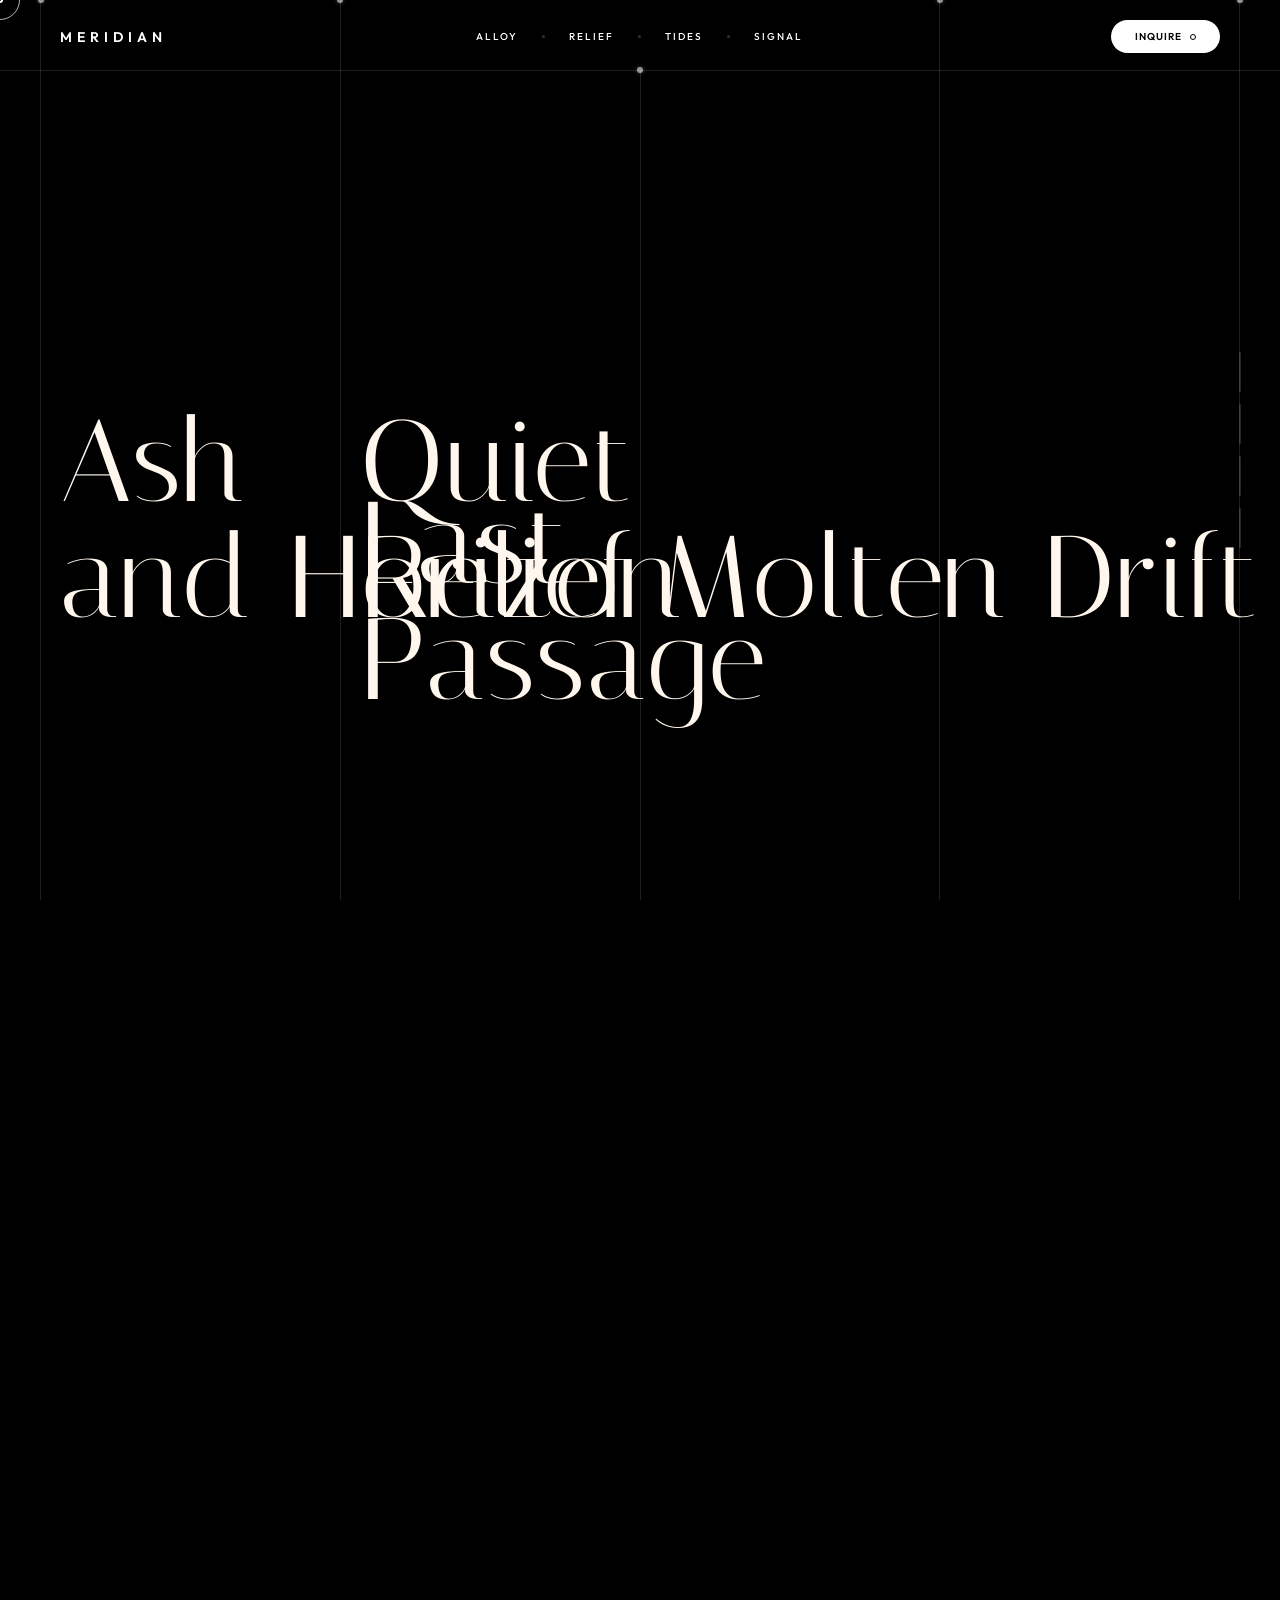
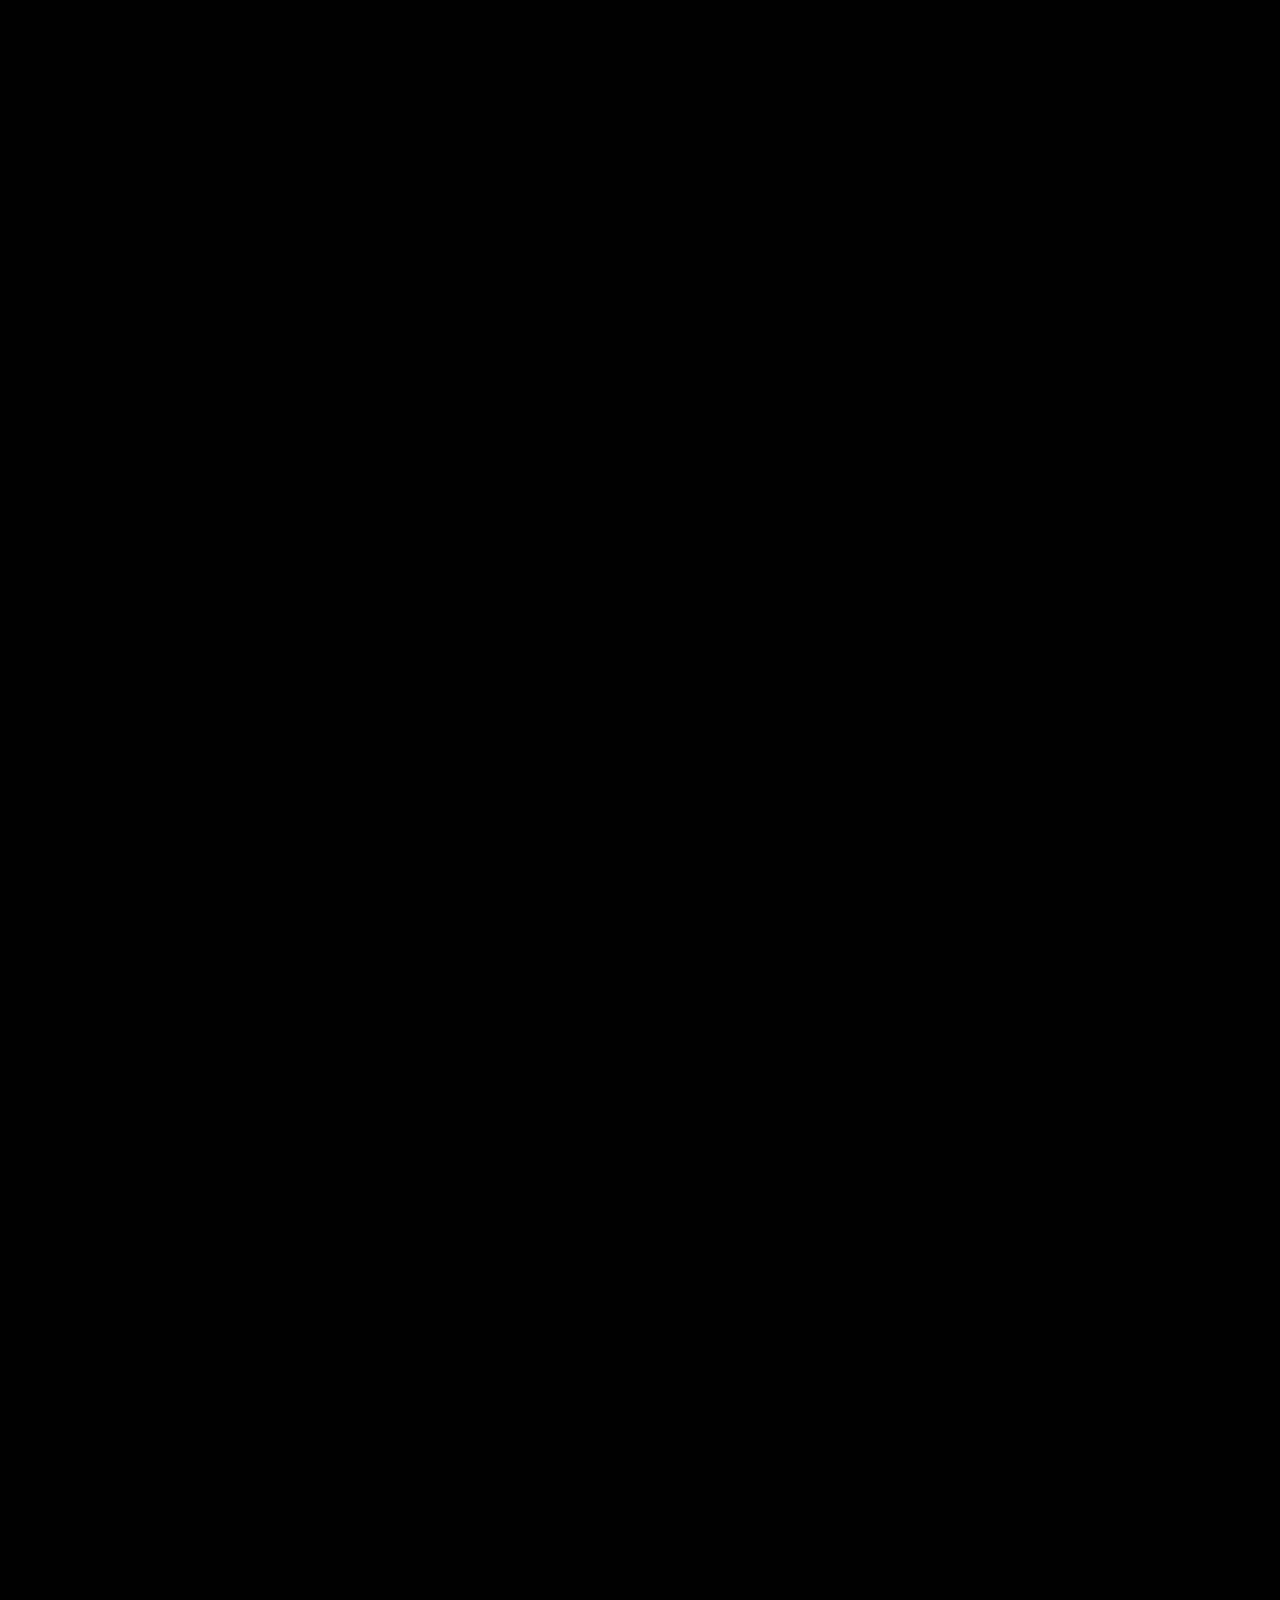
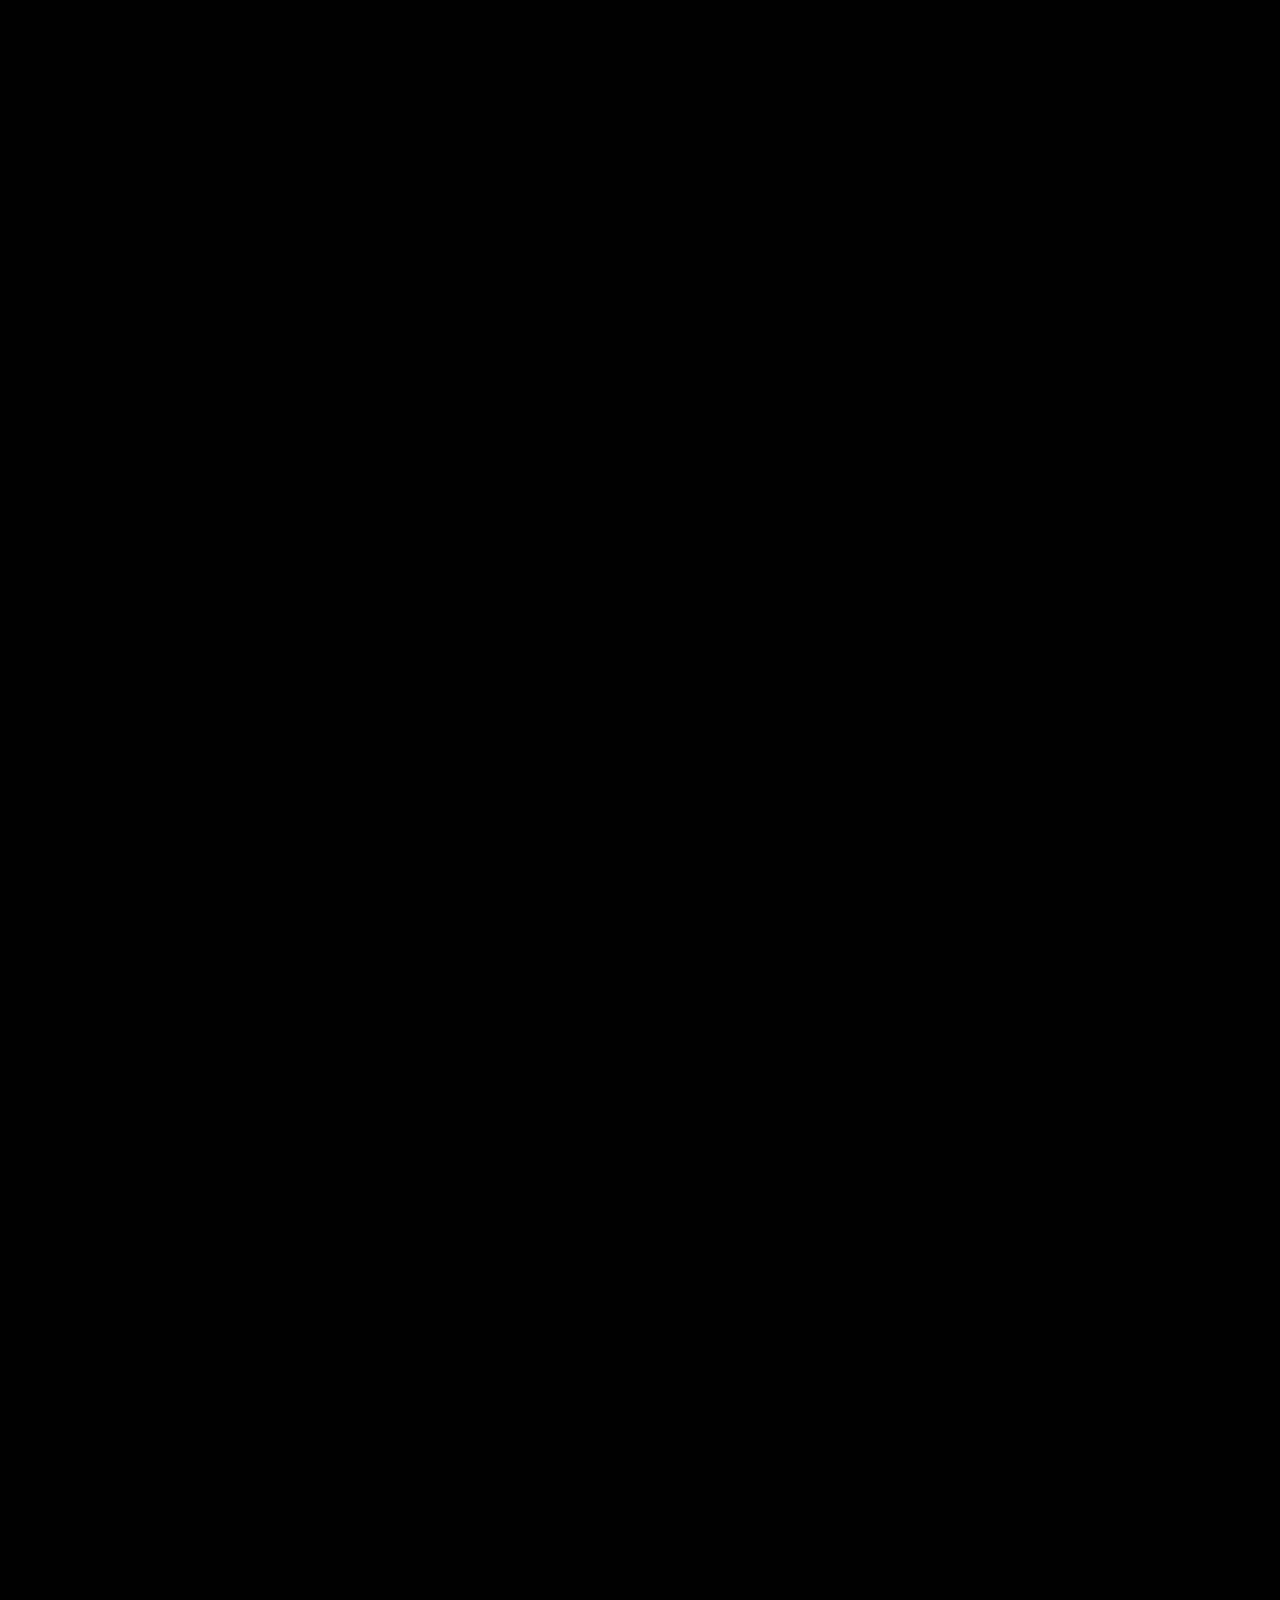
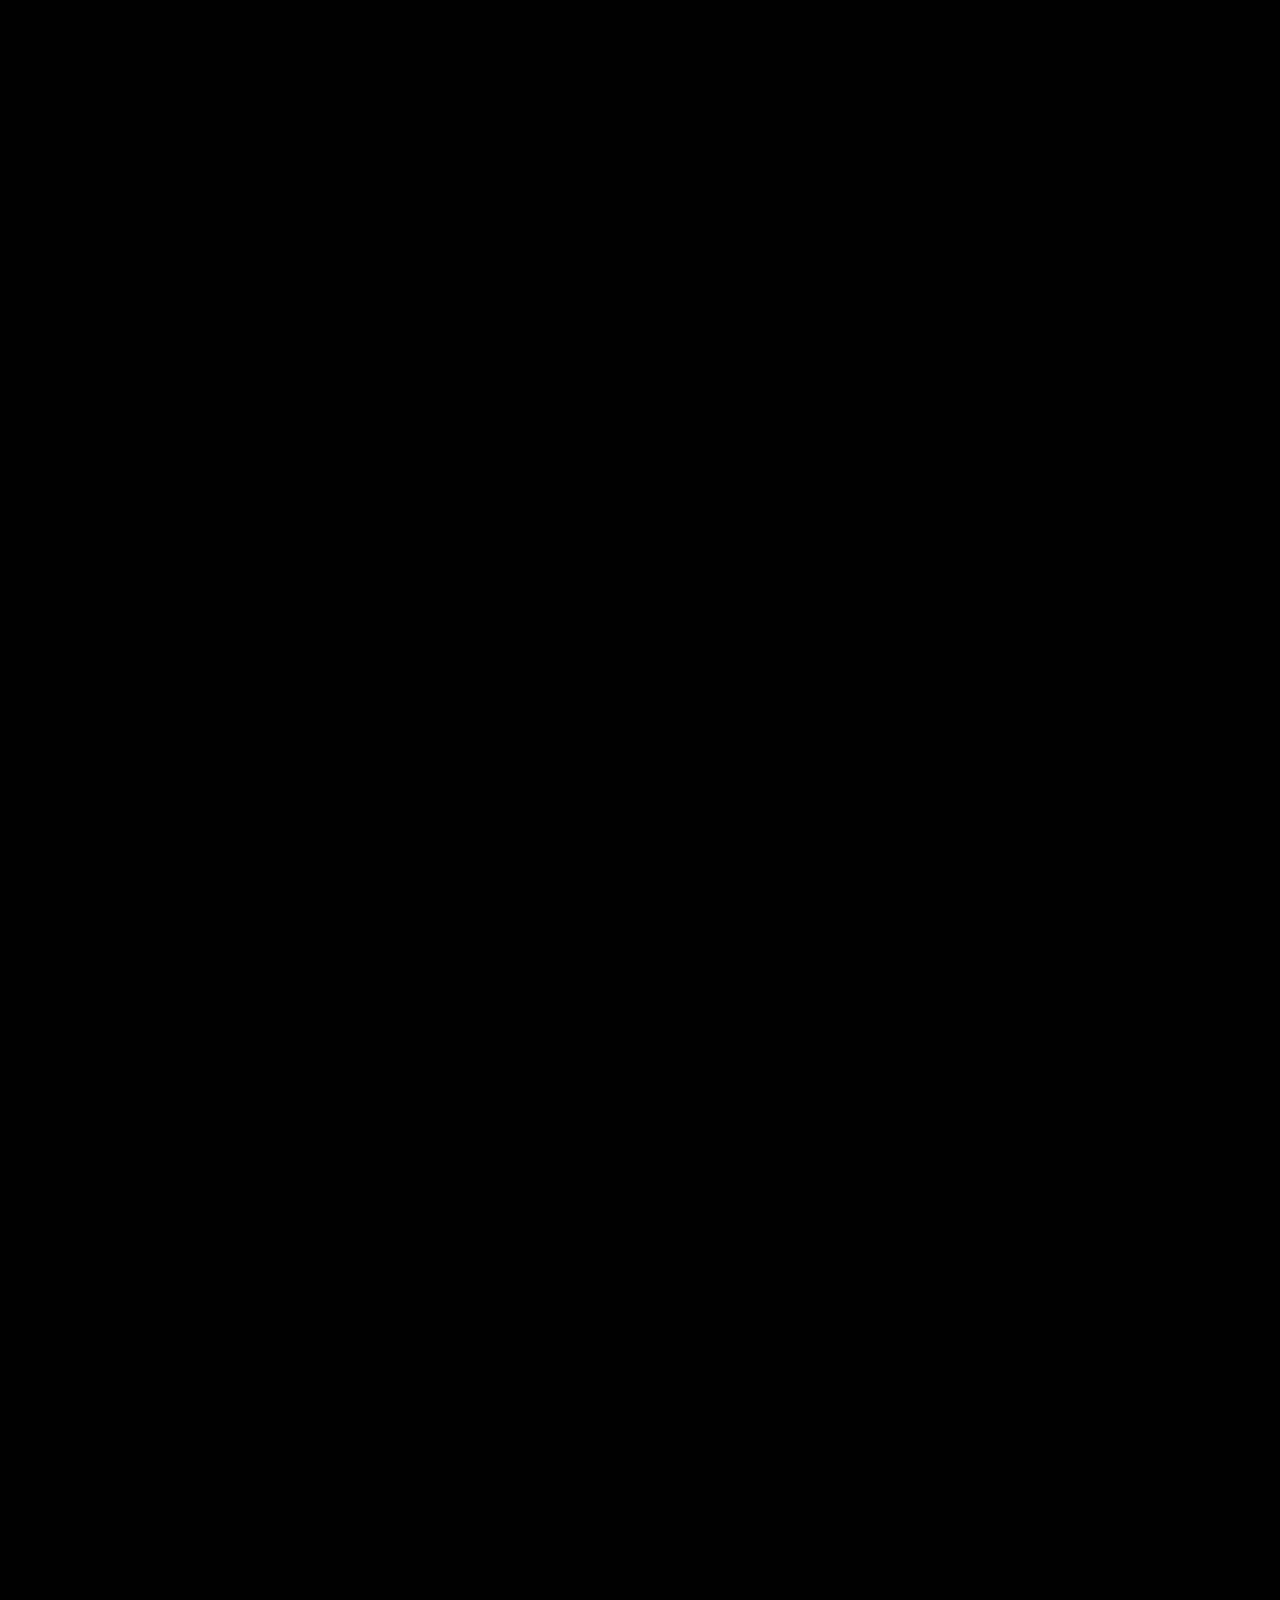
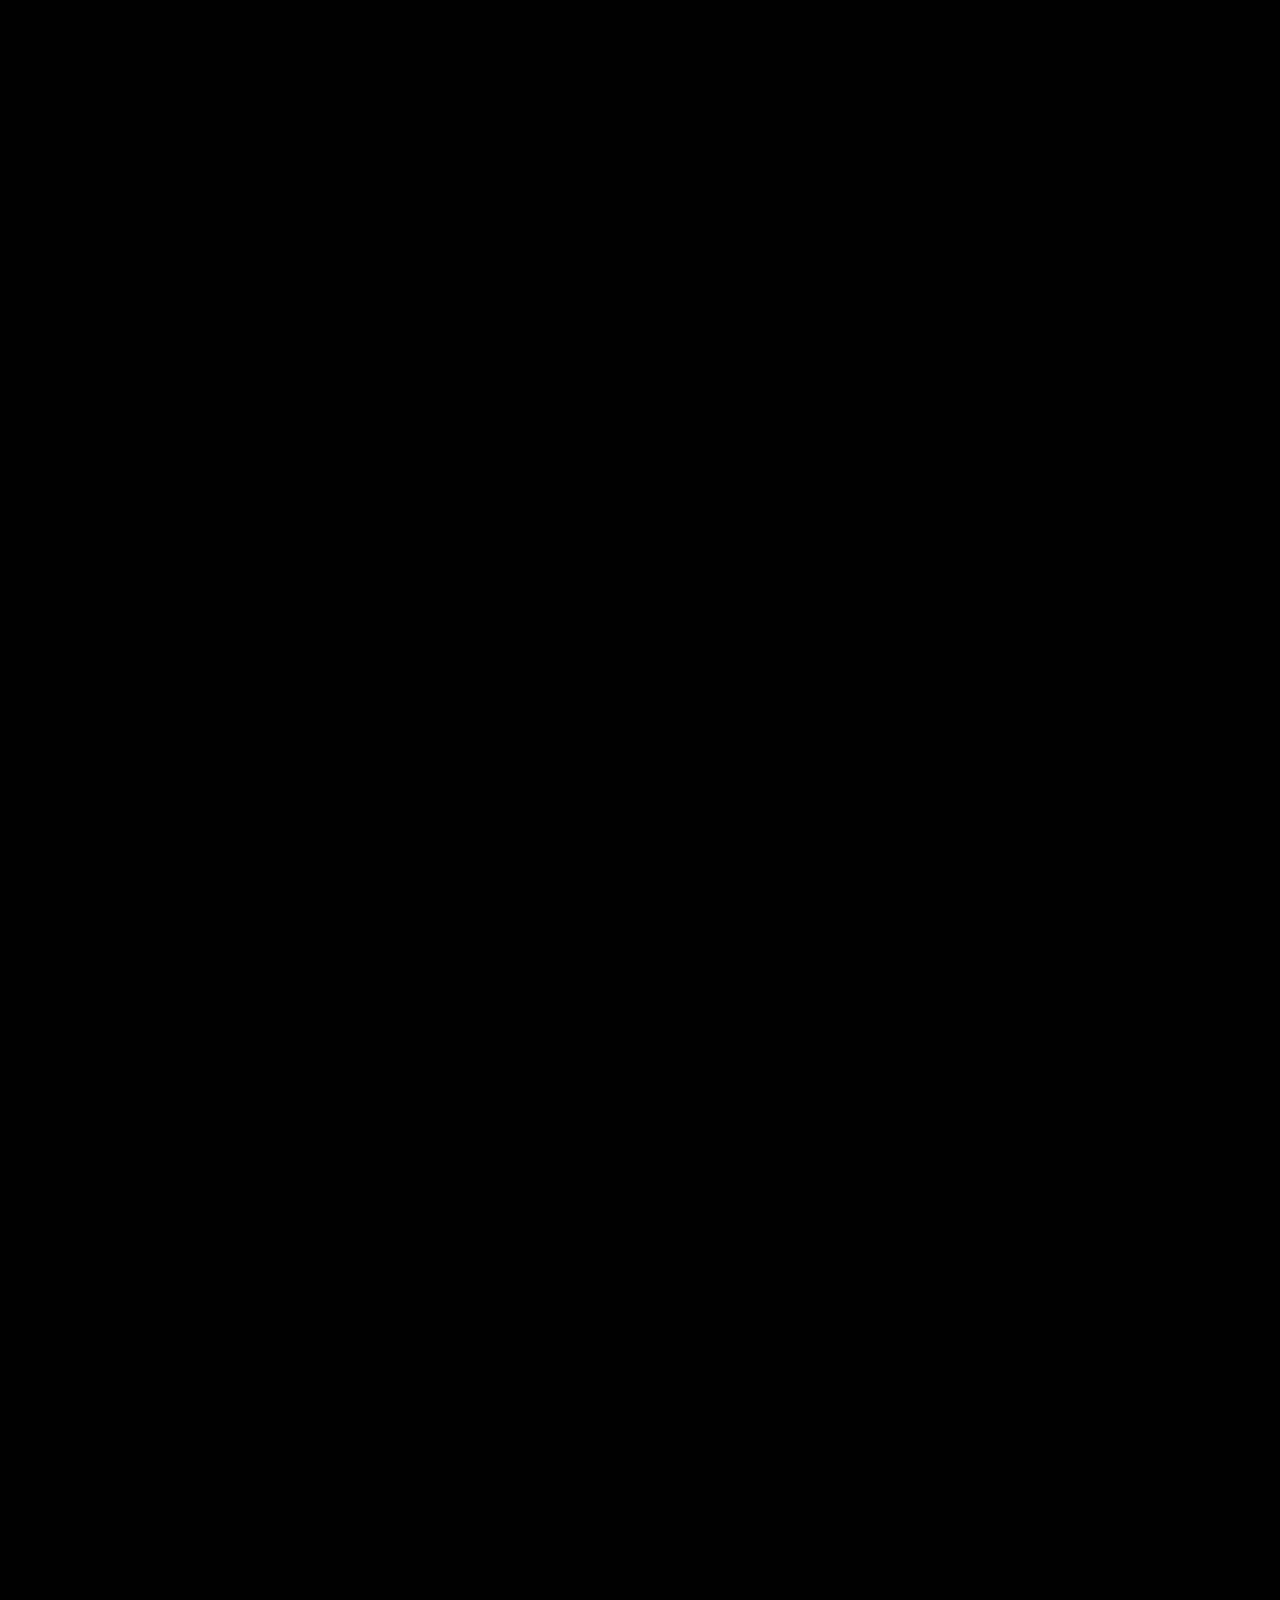
==== meridian/index.html @ 02bde6a8 "Move meridian site into meridian/ and add workspace layout rule. Each website project now lives in i" ====
<!DOCTYPE html>
<html lang="en">
<head>
    <meta charset="UTF-8">
    <meta name="viewport" content="width=device-width, initial-scale=1.0">
    <title>Cinder Meridian — Atelier</title>
    <style>
        @import url('https://fonts.googleapis.com/css2?family=Italiana&family=Outfit:wght@300;400;600&family=Playfair+Display:ital,wght@1,500&display=swap');

        * { margin: 0; padding: 0; box-sizing: border-box; user-select: none; }
        html, body {
            width: 100%;
            margin: 0;
            padding: 0;
            background-color: #000000;
            -ms-overflow-style: none;
            scrollbar-width: none;
        }
        body {
            min-height: 900vh;
            font-family: 'Outfit', sans-serif;
            color: #ffffff;
            overflow-x: hidden;
            cursor: none;
        }
        * { cursor: none !important; }
        ::-webkit-scrollbar { display: none; width: 0; }
        #webgl {
            position: fixed;
            top: 0; left: 0;
            width: 100%; height: 100%;
            z-index: 1;
            outline: none;
        }

        .cursor-inner {
            position: fixed; top: 0; left: 0;
            width: 6px; height: 6px;
            border: 2px solid rgba(255, 255, 255, 1);
            border-radius: 50%;
            transform: translate(-50%, -50%);
            pointer-events: none;
            z-index: 9999;
        }
        .cursor-outer {
            position: fixed; top: 0; left: 0;
            width: 40px; height: 40px;
            border: 1.5px solid rgba(255, 255, 255, 0.7);
            border-radius: 50%;
            transform: translate(-50%, -50%);
            pointer-events: none;
            z-index: 9998;
            transition: width 0.3s, height 0.3s, background 0.3s;
        }

        .cinematic-container {
            position: fixed;
            top: 0; left: 0;
            width: 100%; height: 100%;
            z-index: 10;
            pointer-events: none;
            display: flex;
            flex-direction: column;
            justify-content: space-between;
            padding: 0 60px 40px 60px;
            box-sizing: border-box;
        }

        .main-header {
            display: flex; justify-content: space-between; align-items: center;
            width: 100%; z-index: 20;
            pointer-events: auto;
            padding: 20px 0;
        }
        .brand { font-size: 14px; font-weight: 600; letter-spacing: 5px; text-transform: uppercase; }
        .header-nav { display: flex; align-items: center; gap: 24px; }
        .nav-link {
            color: #ffffff; text-decoration: none;
            font-size: 10px; text-transform: uppercase; letter-spacing: 2px;
            font-weight: 500; transition: color 0.3s;
        }
        .nav-link:hover { color: #ffffff; }
        .nav-dot { width: 3px; height: 3px; background: rgba(255, 255, 255, 0.2); border-radius: 50%; }
        .contact-btn {
            display: inline-flex; align-items: center; gap: 8px;
            padding: 10px 24px;
            background: #ffffff; color: #000000;
            text-decoration: none;
            font-size: 10px; text-transform: uppercase; letter-spacing: 1px; font-weight: 600;
            border-radius: 20px;
            transition: transform 0.3s, background 0.3s;
        }
        .btn-circle {
            display: inline-block; width: 6px; height: 6px;
            border: 1px solid #000000; border-radius: 50%; background: transparent;
        }
        .contact-btn:hover { transform: scale(1.05); background: #f0f0f0; }

        .slide { position: absolute; bottom: 12%; pointer-events: none; }
        #slide-1 { left: 0; width: 100%; }
        #slide-1 .slide-title { margin-left: 60px; }
        #slide-1 .desc-row { position: relative; display: flex; width: 100%; }
        #slide-1 .col-1 {
            margin-left: 60px;
            width: calc(25vw - 60px);
            max-width: calc(25vw - 60px);
        }
        #slide-1 .col-2 {
            position: absolute;
            left: calc(25vw + 40px);
            width: calc(25vw - 60px);
            max-width: calc(25vw - 60px);
        }
        #slide-2 { left: 0; width: 100%; }
        #slide-2-img {
            position: fixed;
            top: 90px;
            left: 60px;
            width: calc(25vw - 60px);
            aspect-ratio: 1 / 1;
            overflow: hidden;
            z-index: 2;
            pointer-events: none;
            clip-path: inset(0 0 100% 0);
            transition: clip-path 1.8s cubic-bezier(0.16, 1, 0.3, 1), opacity 0.8s ease;
            opacity: 0;
        }
        #slide-2-img img {
            width: 100%; height: 100%;
            object-fit: cover;
            transform: scale(1.15);
            transition: transform 1.8s cubic-bezier(0.16, 1, 0.3, 1);
        }
        #slide-2-img.active { clip-path: inset(0 0 0 0); opacity: 1; }
        #slide-2-img.active img { transform: scale(1); }
        #slide-2 .slide-title { margin-left: calc(25vw + 40px); }
        #slide-2 .slide-desc {
            margin-left: calc(50vw + 20px);
            width: calc(25vw - 60px);
            max-width: calc(25vw - 60px);
        }
        #slide-3 {
            left: calc(50vw + 20px);
            width: calc(25vw - 60px);
            max-width: calc(25vw - 60px);
        }
        #slide-3 .slide-title { white-space: nowrap; }
        #slide-4 { left: calc(25% + 40px); max-width: 600px; }
        .slide-title {
            font-family: 'Italiana', serif;
            font-size: 116px;
            line-height: 1.0;
            font-weight: 400;
            letter-spacing: 2px;
            margin-bottom: 20px;
            color: #fff6ed;
        }
        .slide-desc {
            font-size: 16px; line-height: 1.7; font-weight: 300;
            color: #d1d5db; letter-spacing: 0.5px;
            opacity: 0;
            transform: translateY(30px);
            transition: opacity 0.8s cubic-bezier(0.25, 1, 0.5, 1),
                        transform 0.8s cubic-bezier(0.25, 1, 0.5, 1);
            transition-delay: 0.4s;
        }
        .slide.active .slide-desc { opacity: 1; transform: translateY(0); }
        .slide-title .char {
            display: inline-block;
            opacity: 0;
            transform: translateY(50px);
            filter: blur(12px);
            transition: opacity 0.8s cubic-bezier(0.25, 1, 0.5, 1),
                        transform 0.8s cubic-bezier(0.25, 1, 0.5, 1),
                        filter 0.8s cubic-bezier(0.25, 1, 0.5, 1);
        }
        .slide.active .slide-title .char { opacity: 1; transform: translateY(0); filter: blur(0); }
        .slide.active { pointer-events: auto; }

        .story-dashes {
            position: absolute; top: 50%; left: 50%;
            transform: translate(-50%, -50%);
            display: flex; flex-direction: column; gap: 12px;
        }
        .story-dash { width: 2px; height: 40px; background: rgba(255, 255, 255, 0.15); border-radius: 2px; }
        .story-dash-fill { width: 100%; height: 0%; background: #ffffff; border-radius: 2px; }
        .grid-horizontal-line {
            position: fixed; top: 70px; left: 0; right: 0;
            width: 100%; height: 1px;
            background: rgba(255, 255, 255, 0.12);
            z-index: 5; pointer-events: none;
        }
        .grid-lines {
            position: fixed; top: 0; left: 40px; right: 40px;
            width: calc(100% - 80px); height: 100vh;
            display: flex; justify-content: space-between;
            z-index: 5; pointer-events: none;
        }
        .grid-line {
            position: relative; width: 1px; height: 100%;
            background: rgba(255, 255, 255, 0.12);
        }
        .grid-line:nth-child(3) { margin-top: 70px; height: calc(100vh - 70px); }
        .grid-dot {
            position: absolute; left: 50%;
            transform: translate(-50%, -50%);
            width: 6px; height: 6px; border-radius: 50%;
            background: rgba(255, 255, 255, 0.35);
            box-shadow: 0 0 4px rgba(255, 255, 255, 0.15);
        }
    </style>
    <script type="importmap">
    {
        "imports": {
            "three": "https://unpkg.com/three@0.160.0/build/three.module.js",
            "three/examples/jsm/loaders/GLTFLoader.js": "https://unpkg.com/three@0.160.0/examples/jsm/loaders/GLTFLoader.js"
        }
    }
    </script>
</head>
<body>
    <div class="cursor-inner"></div>
    <div class="cursor-outer"></div>

    <div class="cinematic-container">
        <div class="main-header">
            <div class="brand">Meridian</div>
            <nav class="header-nav">
                <a href="#slide-1" class="nav-link">Alloy</a>
                <span class="nav-dot"></span>
                <a href="#slide-2" class="nav-link">Relief</a>
                <span class="nav-dot"></span>
                <a href="#slide-3" class="nav-link">Tides</a>
                <span class="nav-dot"></span>
                <a href="#slide-4" class="nav-link">Signal</a>
            </nav>
            <div class="header-actions">
                <a href="#" class="contact-btn">Inquire <span class="btn-circle"></span></a>
            </div>
        </div>

        <div class="slide" id="slide-1">
            <h2 class="slide-title">Ash <br>and Horizon</h2>
            <div class="desc-row">
                <p class="slide-desc col-1">Metal remembers what hands forget. It softens in heat, hardens in silence, and keeps the echo of every strike long after the workshop goes dark.</p>
                <p class="slide-desc col-2">Forged between memory and invention, this form holds a slow violence made gentle — weight turned into grace, motion paused at its sharpest edge.</p>
            </div>
        </div>

        <div class="slide-image-mask" id="slide-2-img">
            <img src="" alt="Copper study frame" id="slide-2-img-el">
        </div>

        <div class="slide" id="slide-2">
            <h2 class="slide-title">Quiet <br>Relief</h2>
            <p class="slide-desc">A figure caught between strain and surrender — not a story told once, but a pressure held in stone and light, waiting for the viewer to finish it.</p>
        </div>

        <div class="slide" id="slide-3">
            <h2 class="slide-title">Molten Drift</h2>
            <p class="slide-desc">Surface becomes current. Ribbons of heated alloy slide through the dark, picking up each ridge and hollow as if the object were still being poured into shape.</p>
        </div>

        <div class="slide" id="slide-4">
            <h2 class="slide-title">Last <br>Passage</h2>
            <p class="slide-desc">An old grammar of form translated into luminous code — classical proportion meeting drifting pixels, as if the piece were leaving the museum in slow motion.</p>
        </div>
    </div>

    <div class="grid-horizontal-line"></div>
    <div class="grid-lines">
        <div class="grid-line"><div class="grid-dot top"></div><div class="grid-dot bottom"></div></div>
        <div class="grid-line"><div class="grid-dot top"></div><div class="grid-dot bottom"></div></div>
        <div class="grid-line"><div class="grid-dot top"></div><div class="grid-dot bottom"></div></div>
        <div class="grid-line"><div class="grid-dot top"></div><div class="grid-dot bottom"></div></div>
        <div class="grid-line story-progress-container">
            <div class="grid-dot top"></div>
            <div class="grid-dot bottom"></div>
            <div class="story-dashes">
                <div class="story-dash"><div class="story-dash-fill" id="dash-fill-1"></div></div>
                <div class="story-dash"><div class="story-dash-fill" id="dash-fill-2"></div></div>
                <div class="story-dash"><div class="story-dash-fill" id="dash-fill-3"></div></div>
                <div class="story-dash"><div class="story-dash-fill" id="dash-fill-4"></div></div>
            </div>
        </div>
    </div>

    <canvas id="webgl"></canvas>

    <script type="module">
        import * as THREE from 'three';
        import { GLTFLoader } from 'three/examples/jsm/loaders/GLTFLoader.js';

        const ASSET_BASE_URL = "https://api.getlayers.ai/storage/v1/object/public/public/assets/laocoon-59f84455c6";

        document.getElementById('slide-2-img-el').src = ASSET_BASE_URL + '/1.png';

        const canvas = document.querySelector('#webgl');
        let scene, camera, renderer;
        let gltfModel;
        let modelPivot;
        let mixer;
        const clock = new THREE.Clock();
        let currentScroll = 0;
        let mouseX = 0, mouseY = 0, targetMouseX = 0, targetMouseY = 0;
        let cursorX = window.innerWidth / 2, cursorY = window.innerHeight / 2;
        let outerCursorX = window.innerWidth / 2, outerCursorY = window.innerHeight / 2;
        let bgMaterial;
        const shaderUniforms = {
            uTime: { value: 0 },
            uResolution: { value: new THREE.Vector2(window.innerWidth, window.innerHeight) },
            uMouse: { value: new THREE.Vector2(0, 0) },
            uScroll: { value: 0 }
        };
        let sparkParticles;
        const sparkCount = 450;
        const sparkData = [];
        const sizes = { width: window.innerWidth, height: window.innerHeight };

        function createSparkTexture() {
            const c = document.createElement('canvas');
            c.width = 16; c.height = 16;
            const ctx = c.getContext('2d');
            const gradient = ctx.createRadialGradient(8, 8, 0, 8, 8, 8);
            gradient.addColorStop(0, 'rgba(255, 255, 255, 1)');
            gradient.addColorStop(0.25, 'rgba(255, 255, 255, 0.85)');
            gradient.addColorStop(0.6, 'rgba(255, 255, 255, 0.3)');
            gradient.addColorStop(1, 'rgba(0, 0, 0, 0)');
            ctx.fillStyle = gradient;
            ctx.fillRect(0, 0, 16, 16);
            return new THREE.CanvasTexture(c);
        }

        function createSparks() {
            const geometry = new THREE.BufferGeometry();
            const positions = new Float32Array(sparkCount * 3);
            const colors = new Float32Array(sparkCount * 3);
            for (let i = 0; i < sparkCount; i++) {
                const x = (Math.random() - 0.5) * 6.5;
                const y = (Math.random() - 0.5) * 5.0 - 0.5;
                const z = (Math.random() - 0.5) * 6.5;
                positions[i * 3] = x;
                positions[i * 3 + 1] = y;
                positions[i * 3 + 2] = z;
                if (Math.random() < 0.6) {
                    colors[i * 3] = 1.0;
                    colors[i * 3 + 1] = 0.4 + Math.random() * 0.15;
                    colors[i * 3 + 2] = 0.05 + Math.random() * 0.1;
                } else {
                    colors[i * 3] = 0.55 + Math.random() * 0.15;
                    colors[i * 3 + 1] = 0.82 + Math.random() * 0.12;
                    colors[i * 3 + 2] = 1.0;
                }
                sparkData.push({
                    speedX: (Math.random() - 0.5) * 0.4,
                    speedY: 0.15 + Math.random() * 0.3,
                    speedZ: (Math.random() - 0.5) * 0.4,
                    swaySpeed: 0.5 + Math.random() * 1.5,
                    swayRadius: 0.05 + Math.random() * 0.15,
                    phase: Math.random() * Math.PI * 2
                });
            }
            geometry.setAttribute('position', new THREE.BufferAttribute(positions, 3));
            geometry.setAttribute('color', new THREE.BufferAttribute(colors, 3));
            const material = new THREE.PointsMaterial({
                size: 0.025,
                vertexColors: true,
                transparent: true,
                opacity: 0.85,
                blending: THREE.AdditiveBlending,
                depthWrite: false,
                map: createSparkTexture()
            });
            sparkParticles = new THREE.Points(geometry, material);
            scene.add(sparkParticles);
        }

        function createBackgroundShader() {
            const vertexShader = `
                varying vec2 vUv;
                void main() {
                    vUv = uv;
                    gl_Position = projectionMatrix * modelViewMatrix * vec4(position, 1.0);
                }
            `;
            const fragmentShader = `
                varying vec2 vUv;
                uniform float uTime;
                uniform vec2 uResolution;
                uniform vec2 uMouse;
                uniform float uScroll;
                float hash(float n) { return fract(sin(n) * 43758.5453123); }
                float noise(in vec3 x) {
                    vec3 p = floor(x);
                    vec3 f = fract(x);
                    f = f*f*(3.0-2.0*f);
                    float n = p.x + p.y*57.0 + 113.0*p.z;
                    return mix(mix(mix(hash(n+  0.0), hash(n+  1.0), f.x),
                                   mix(hash(n+ 57.0), hash(n+ 58.0), f.x), f.y),
                               mix(mix(hash(n+113.0), hash(n+114.0), f.x),
                                   mix(hash(n+170.0), hash(n+171.0), f.x), f.y), f.z);
                }
                void main() {
                    vec2 uv = (gl_FragCoord.xy - 0.5 * uResolution.xy) / uResolution.y;
                    float aspect = uResolution.x / uResolution.y;

                    float time = uTime * 0.08;
                    float scroll = uScroll;

                    float angle1 = 0.6;
                    float angle2 = -0.7;
                    float angle3 = 1.2;

                    float freq1 = 2.4;
                    float freq2 = 3.2;
                    float freq3 = 4.0;

                    vec2 warpedUv = uv;

                    float scrollDeform = scroll * 5.0;

                    warpedUv.x += sin(uv.y * 2.5 + time * 0.2 + scrollDeform) * 0.35;
                    warpedUv.y += cos(uv.x * 2.5 - time * 0.15 - scrollDeform * 0.8) * 0.35;

                    warpedUv.x += sin(uv.y * 1.2 - time * 0.1 - scrollDeform * 1.5) * 0.25;
                    warpedUv.y += cos(uv.x * 1.2 + time * 0.18 + scrollDeform * 1.2) * 0.25;

                    vec2 scrollDrift = vec2(scroll * 0.04, -scroll * 0.02);
                    vec2 mouseShift = vec2(uMouse.x * aspect * 0.05, uMouse.y * 0.05);
                    warpedUv += scrollDrift + mouseShift;

                    vec2 dir1 = vec2(cos(angle1), sin(angle1));
                    vec2 dir2 = vec2(cos(angle2), sin(angle2));
                    vec2 dir3 = vec2(cos(angle3), sin(angle3));

                    float w1 = sin(dot(warpedUv, dir1) * freq1 + time * 1.0);
                    float w2 = cos(dot(warpedUv, dir2) * freq2 - time * 1.4 + w1 * 0.4);
                    float w3 = sin(dot(warpedUv, dir3) * freq3 + time * 1.8 + w2 * 0.5);

                    float waveField = w1 * 0.50 + w2 * 0.35 + w3 * 0.15;

                    float wideSheen = pow(max(0.0, 1.0 - abs(waveField - 0.1)), 2.5);
                    float crispSpecular = pow(max(0.0, 1.0 - abs(waveField - 0.15)), 8.0);
                    float crest = wideSheen * 0.5 + crispSpecular * 0.9;

                    vec3 c0_shadow = vec3(0.0010, 0.0006, 0.0004);
                    vec3 c0_wave1  = vec3(0.085, 0.040, 0.015);
                    vec3 c0_wave2  = vec3(0.050, 0.022, 0.008);
                    vec3 c0_crest  = vec3(0.45, 0.30, 0.18);

                    vec3 c1_shadow = vec3(0.0004, 0.0006, 0.0012);
                    vec3 c1_wave1  = vec3(0.015, 0.035, 0.065);
                    vec3 c1_wave2  = vec3(0.008, 0.020, 0.045);
                    vec3 c1_crest  = vec3(0.18, 0.35, 0.55);

                    float t = smoothstep(0.0, 1.0, scroll);
                    vec3 colShadow = mix(c0_shadow, c1_shadow, t);
                    vec3 colWave1  = mix(c0_wave1, c1_wave1, t);
                    vec3 colWave2  = mix(c0_wave2, c1_wave2, t);
                    vec3 colCrest  = mix(c0_crest, c1_crest, t);

                    vec3 color = colShadow;
                    color = mix(color, colWave2, smoothstep(-0.6, 0.2, waveField));
                    color = mix(color, colWave1, smoothstep(0.0, 0.8, waveField));
                    color += colCrest * crest * 1.4;

                    float vignette = 1.0 - dot(uv, uv) * 0.12;
                    color *= vignette;

                    gl_FragColor = vec4(color, 1.0);
                }
            `;
            bgMaterial = new THREE.ShaderMaterial({
                vertexShader: vertexShader,
                fragmentShader: fragmentShader,
                uniforms: shaderUniforms,
                depthWrite: false,
                depthTest: false
            });
            const bgGeometry = new THREE.PlaneGeometry(30, 30);
            const bgMesh = new THREE.Mesh(bgGeometry, bgMaterial);
            bgMesh.position.set(0.0, 0.0, -8.0);
            bgMesh.renderOrder = -10;
            camera.add(bgMesh);
        }

        function loadModel() {
            const loader = new GLTFLoader();
            loader.load(
                ASSET_BASE_URL + '/bronze_horse.glb',
                (gltf) => {
                    gltfModel = gltf.scene;
                    modelPivot = new THREE.Group();
                    scene.add(modelPivot);
                    modelPivot.add(gltfModel);
                    gltfModel.traverse((child) => {
                        if (child.isMesh) {
                            child.castShadow = true;
                            child.receiveShadow = true;
                            if (child.material) {
                                child.material.roughness = 0.42;
                                child.material.metalness = 0.92;
                                child.material.flatShading = false;
                                if (child.material.map) {
                                    child.material.map.anisotropy = 16;
                                }
                            }
                        }
                    });
                    if (gltf.animations && gltf.animations.length > 0) {
                        mixer = new THREE.AnimationMixer(gltfModel);
                        gltf.animations.forEach((clip) => { mixer.clipAction(clip).play(); });
                    }
                    const boxInitial = new THREE.Box3().setFromObject(gltfModel);
                    const sizeInitial = boxInitial.getSize(new THREE.Vector3());
                    const maxDim = Math.max(sizeInitial.x, sizeInitial.y, sizeInitial.z);
                    const targetScale = 3.5 / (maxDim > 0.0001 ? maxDim : 1);
                    gltfModel.scale.setScalar(targetScale);
                    gltfModel.updateMatrixWorld(true);
                    const boxScaled = new THREE.Box3().setFromObject(gltfModel);
                    const centerScaled = boxScaled.getCenter(new THREE.Vector3());
                    gltfModel.position.sub(centerScaled);
                    modelPivot.position.y = -0.4;
                },
                undefined,
                (error) => { console.error('Error loading 3D sculpture:', error); }
            );
        }

        function onWindowResize() {
            sizes.width = window.innerWidth;
            sizes.height = window.innerHeight;
            camera.aspect = sizes.width / sizes.height;
            camera.updateProjectionMatrix();
            renderer.setSize(sizes.width, sizes.height);
            renderer.setPixelRatio(Math.min(window.devicePixelRatio, 2));
            if (shaderUniforms) shaderUniforms.uResolution.value.set(sizes.width, sizes.height);
        }

        function splitTitlesIntoChars() {
            const titles = document.querySelectorAll('.slide-title');
            titles.forEach(title => {
                const text = title.innerHTML;
                let newHTML = '';
                let delayCounter = 0;
                const parts = text.split(/(<br\s*\/?>)/i);
                parts.forEach(part => {
                    if (part.toLowerCase().startsWith('<br')) {
                        newHTML += part;
                    } else {
                        for (let i = 0; i < part.length; i++) {
                            if (part[i] === ' ') {
                                newHTML += ' ';
                            } else {
                                newHTML += `<span class="char" style="transition-delay: ${delayCounter * 0.035}s">${part[i]}</span>`;
                                delayCounter++;
                            }
                        }
                    }
                });
                title.innerHTML = newHTML;
            });
        }

        function updateGridDots(scroll) {
            const dots = document.querySelectorAll('.grid-dot');
            dots.forEach((dot, i) => {
                const startY = (i * 17) % 80 + 10;
                let speed = 90 + (i * 55) % 180;
                if (i % 2 === 0) speed = -speed;
                let y = startY + scroll * speed;
                y = ((y % 100) + 100) % 100;
                dot.style.top = `${y}%`;
            });
        }

        function updateSlides(scroll) {
            const slide1 = document.getElementById('slide-1');
            const slide2 = document.getElementById('slide-2');
            const slide3 = document.getElementById('slide-3');
            const slide4 = document.getElementById('slide-4');
            for (let i = 1; i <= 4; i++) {
                const fill = document.getElementById(`dash-fill-${i}`);
                if (fill) {
                    const start = (i - 1) * 0.25;
                    const end = i * 0.25;
                    let progress = (scroll - start) / (end - start);
                    progress = Math.max(0, Math.min(1, progress));
                    fill.style.height = `${progress * 100}%`;
                }
            }
            function isActive(val, start, end) { return val >= start && val <= end; }
            if (slide1) slide1.classList.toggle('active', isActive(scroll, -0.10, 0.12));
            if (slide2) {
                const active2 = isActive(scroll, 0.28, 0.40);
                slide2.classList.toggle('active', active2);
                const slide2Img = document.getElementById('slide-2-img');
                if (slide2Img) slide2Img.classList.toggle('active', active2);
            }
            if (slide3) slide3.classList.toggle('active', isActive(scroll, 0.56, 0.68));
            if (slide4) slide4.classList.toggle('active', isActive(scroll, 0.84, 1.05));
        }

        function setupNavigation() {
            const navLinks = document.querySelectorAll('.nav-link');
            const targetScrolls = [0.0, 0.34, 0.62, 0.94];
            navLinks.forEach((link, index) => {
                link.addEventListener('click', (e) => {
                    e.preventDefault();
                    const maxScroll = document.documentElement.scrollHeight - window.innerHeight;
                    const targetY = maxScroll * targetScrolls[index];
                    window.scrollTo({ top: targetY, behavior: 'smooth' });
                });
            });
        }

        function animate() {
            requestAnimationFrame(animate);
            const deltaTime = clock.getDelta();
            if (mixer) mixer.update(deltaTime);

            const maxScroll = document.documentElement.scrollHeight - window.innerHeight;
            const scrollTop = window.scrollY !== undefined ? window.scrollY
                : (window.pageYOffset !== undefined ? window.pageYOffset : document.documentElement.scrollTop);
            const targetScroll = maxScroll > 0 ? scrollTop / maxScroll : 0;

            currentScroll += (targetScroll - currentScroll) * 0.025;

            mouseX += (targetMouseX - mouseX) * 0.05;
            mouseY += (targetMouseY - mouseY) * 0.05;

            outerCursorX += (cursorX - outerCursorX) * 0.2;
            outerCursorY += (cursorY - outerCursorY) * 0.2;
            const cursorOuter = document.querySelector('.cursor-outer');
            if (cursorOuter) { cursorOuter.style.left = `${outerCursorX}px`; cursorOuter.style.top = `${outerCursorY}px`; }

            if (modelPivot) {
                modelPivot.rotation.y = mouseX * 0.25;
                modelPivot.rotation.x = mouseY * 0.15;
            }

            if (sparkParticles) {
                const positions = sparkParticles.geometry.attributes.position.array;
                const time = clock.getElapsedTime();
                const scrollVelocity = Math.abs(targetScroll - currentScroll);
                const speedMultiplier = 1.0 + scrollVelocity * 9.0;
                const turbulence = scrollVelocity * 0.8;
                for (let i = 0; i < sparkCount; i++) {
                    const idx = i * 3;
                    const data = sparkData[i];
                    positions[idx]     += data.speedX * deltaTime * speedMultiplier;
                    positions[idx + 1] += data.speedY * deltaTime * speedMultiplier;
                    positions[idx + 2] += data.speedZ * deltaTime * speedMultiplier;
                    const currentSway = data.swayRadius * (1.0 + turbulence * 4.0);
                    positions[idx]     += Math.sin(time * data.swaySpeed + data.phase) * currentSway * deltaTime;
                    positions[idx + 2] += Math.cos(time * data.swaySpeed + data.phase) * currentSway * deltaTime;
                    if (positions[idx + 1] > 3.0 || Math.abs(positions[idx]) > 3.5 || Math.abs(positions[idx + 2]) > 3.5) {
                        positions[idx + 1] = -2.5;
                        positions[idx]     = (Math.random() - 0.5) * 3.0;
                        positions[idx + 2] = (Math.random() - 0.5) * 3.0;
                    }
                }
                sparkParticles.geometry.attributes.position.needsUpdate = true;
            }

            const phi = currentScroll * Math.PI * 2.0;
            const y = 0.35 + Math.sin(currentScroll * Math.PI) * 0.8;
            const radius = 4.2 - Math.sin(currentScroll * Math.PI) * 0.6;
            const x = radius * Math.sin(phi);
            const z = radius * Math.cos(phi);

            let transitionProgress = Math.min(1.0, currentScroll / 0.28);
            let easeFactor = (Math.cos(transitionProgress * Math.PI) + 1.0) * 0.5;
            const lookAtXOffset = -0.9 * easeFactor;
            const targetLookAt = new THREE.Vector3(lookAtXOffset, -0.15, 0);
            const targetPos = new THREE.Vector3(x, y, z);
            camera.position.lerp(targetPos, 0.025);
            camera.lookAt(targetLookAt);

            if (shaderUniforms) {
                shaderUniforms.uTime.value = clock.getElapsedTime();
                shaderUniforms.uMouse.value.set(mouseX, -mouseY);
                shaderUniforms.uScroll.value = currentScroll;
            }

            updateSlides(currentScroll);
            updateGridDots(currentScroll);
            renderer.render(scene, camera);
        }

        window.addEventListener('mousemove', (event) => {
            cursorX = event.clientX;
            cursorY = event.clientY;
            const cursorInner = document.querySelector('.cursor-inner');
            if (cursorInner) { cursorInner.style.left = `${cursorX}px`; cursorInner.style.top = `${cursorY}px`; }
            targetMouseX = (event.clientX / window.innerWidth) * 2 - 1;
            targetMouseY = (event.clientY / window.innerHeight) * 2 - 1;
        });
        window.addEventListener('resize', onWindowResize);

        window.addEventListener('DOMContentLoaded', () => {
            splitTitlesIntoChars();

            scene = new THREE.Scene();
            scene.background = new THREE.Color('#000000');
            scene.fog = new THREE.FogExp2('#000000', 0.01);
            camera = new THREE.PerspectiveCamera(50, sizes.width / sizes.height, 0.1, 100);
            camera.position.set(0, 0.2, 3.0);
            scene.add(camera);

            createBackgroundShader();

            renderer = new THREE.WebGLRenderer({
                canvas: canvas,
                antialias: true,
                alpha: false,
                powerPreference: "high-performance"
            });
            renderer.setSize(sizes.width, sizes.height);
            renderer.setPixelRatio(Math.min(window.devicePixelRatio, 2));
            renderer.shadowMap.enabled = true;
            renderer.shadowMap.type = THREE.PCFSoftShadowMap;
            renderer.toneMapping = THREE.ACESFilmicToneMapping;
            renderer.toneMappingExposure = 2.2;

            const ambientLight = new THREE.AmbientLight('#ffffff', 0.1);
            scene.add(ambientLight);

            const keyLight = new THREE.SpotLight('#ffffff', 18.0);
            keyLight.position.set(4, 6, 3);
            keyLight.angle = Math.PI / 4;
            keyLight.penumbra = 0.9;
            keyLight.castShadow = true;
            keyLight.shadow.mapSize.width = 2048;
            keyLight.shadow.mapSize.height = 2048;
            keyLight.shadow.camera.near = 1.0;
            keyLight.shadow.camera.far = 15;
            keyLight.shadow.bias = -0.001;
            scene.add(keyLight);

            const rimLight = new THREE.DirectionalLight('#e3f2ff', 10.0);
            rimLight.position.set(-5, 3, -4);
            scene.add(rimLight);

            const fillLight = new THREE.DirectionalLight('#fff3e6', 0.8);
            fillLight.position.set(-2, -4, 2);
            scene.add(fillLight);

            createSparks();
            loadModel();
            onWindowResize();
            setupNavigation();
            animate();
        });
    </script>
</body>
</html>
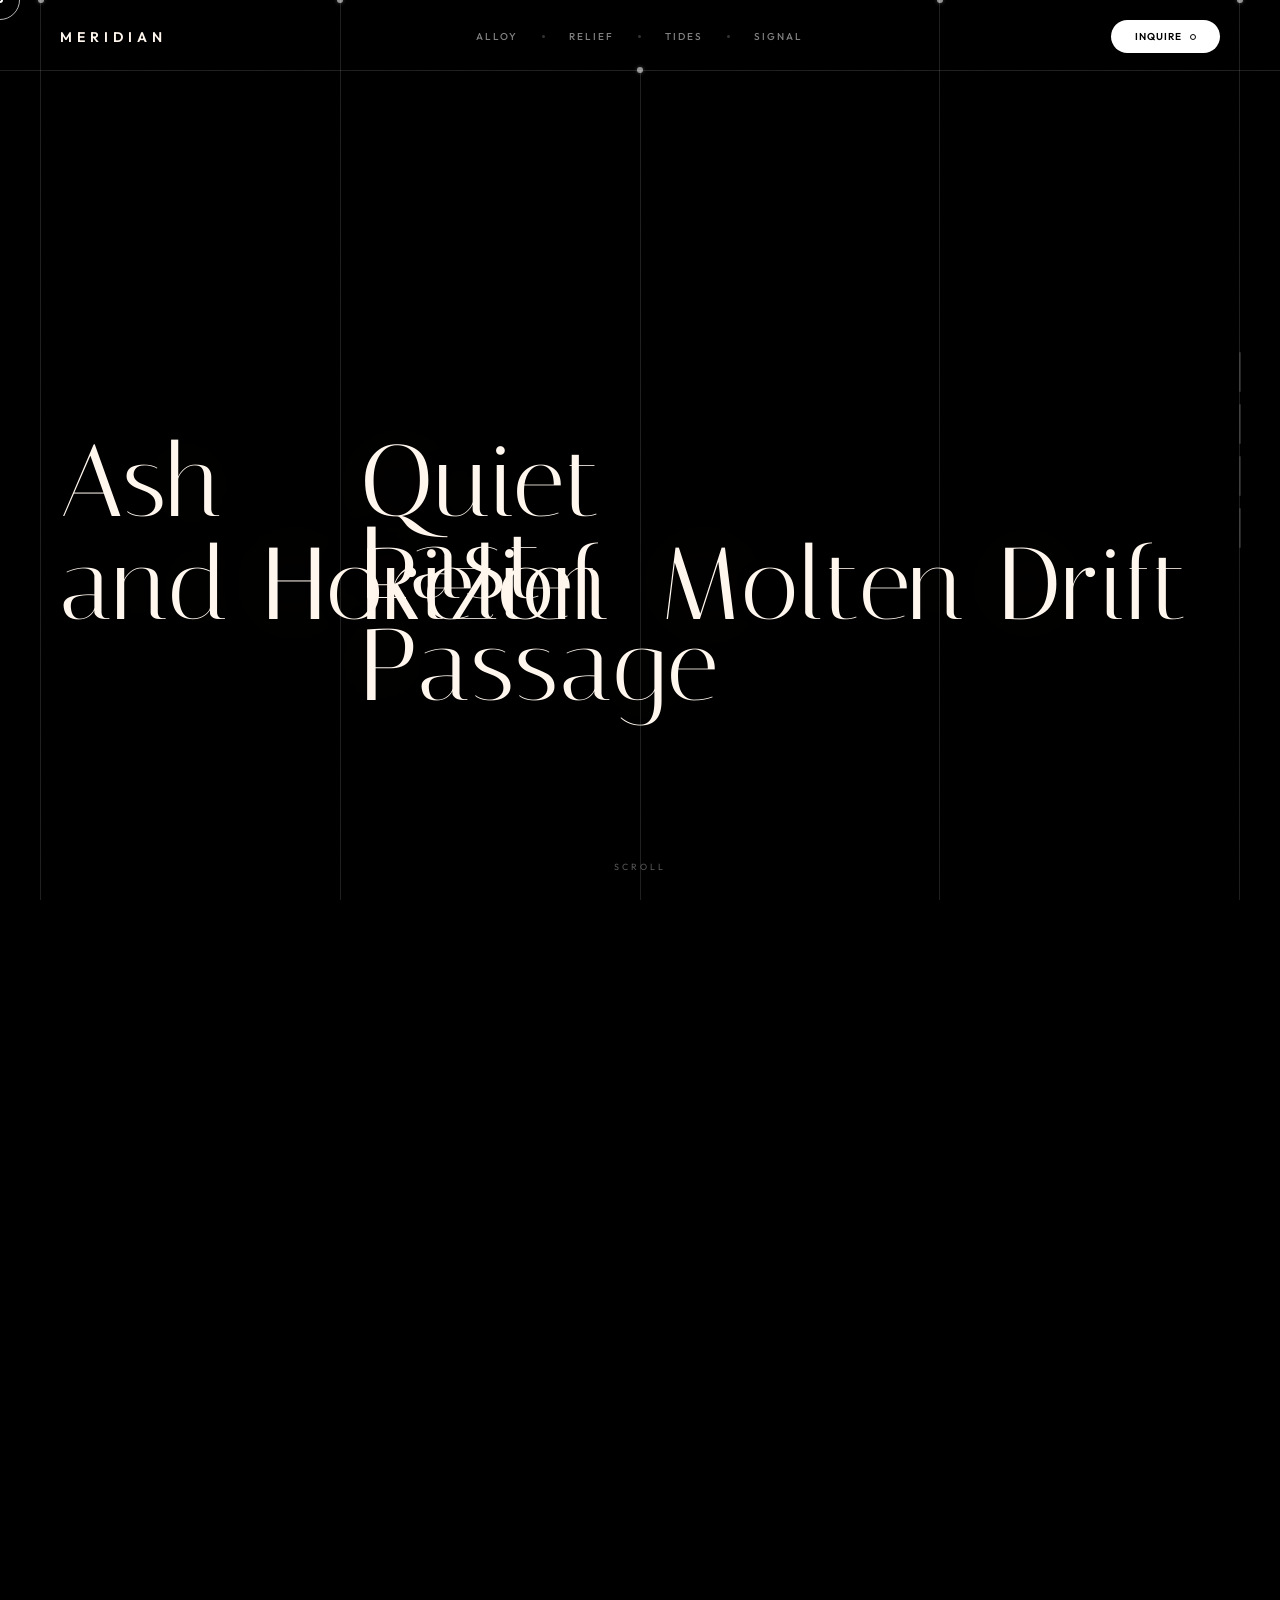
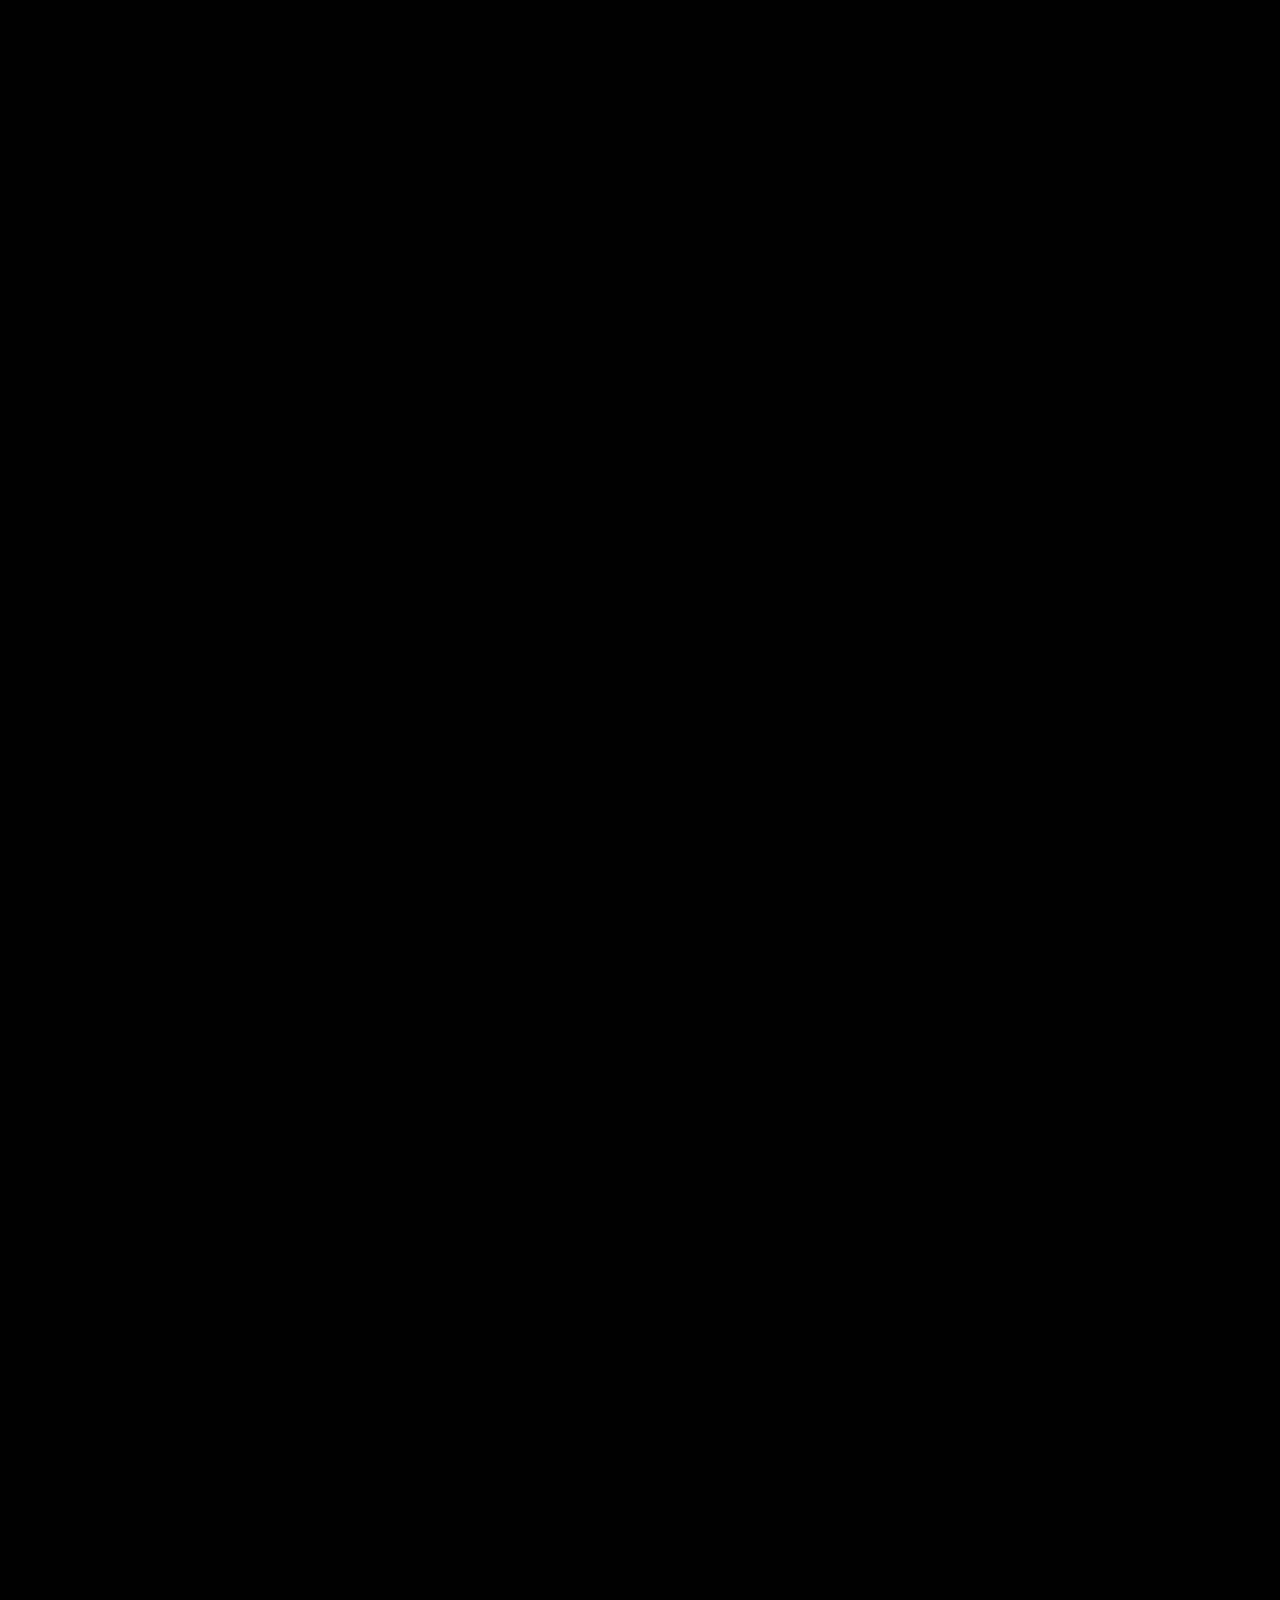
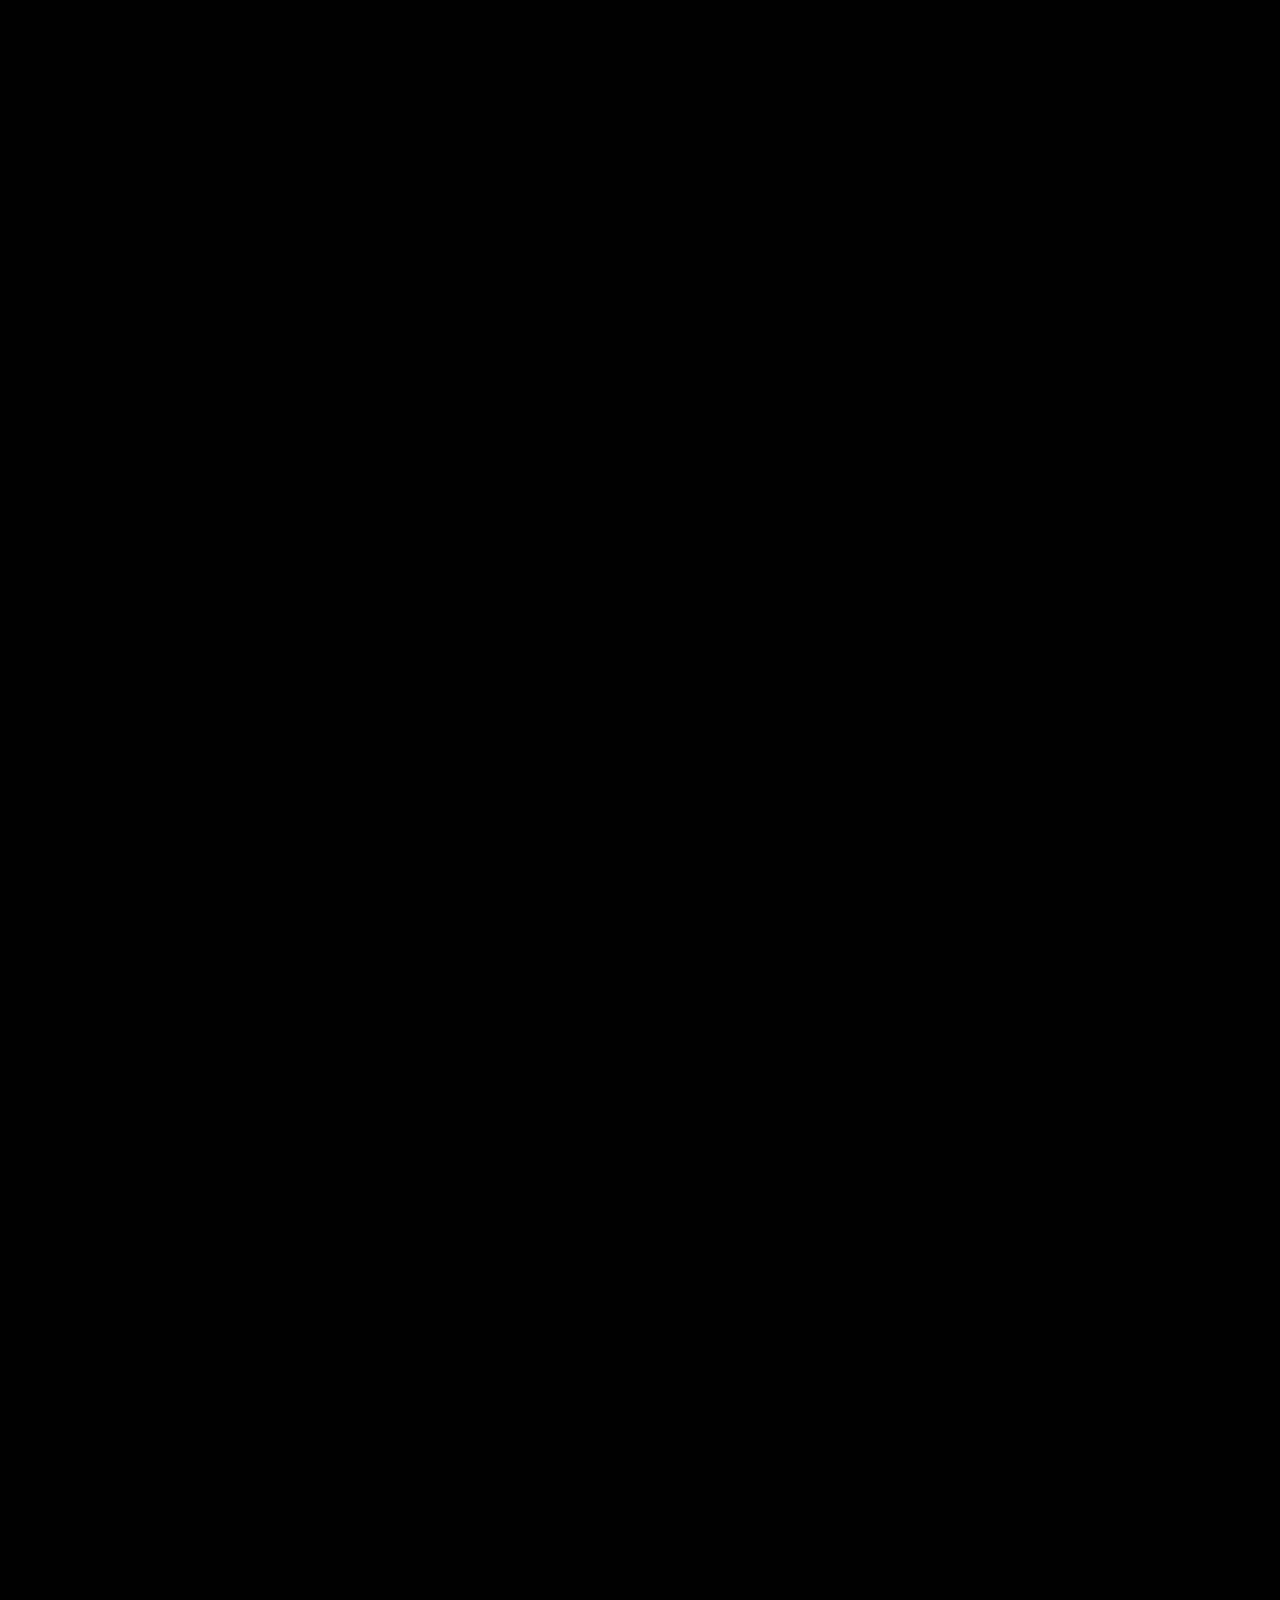
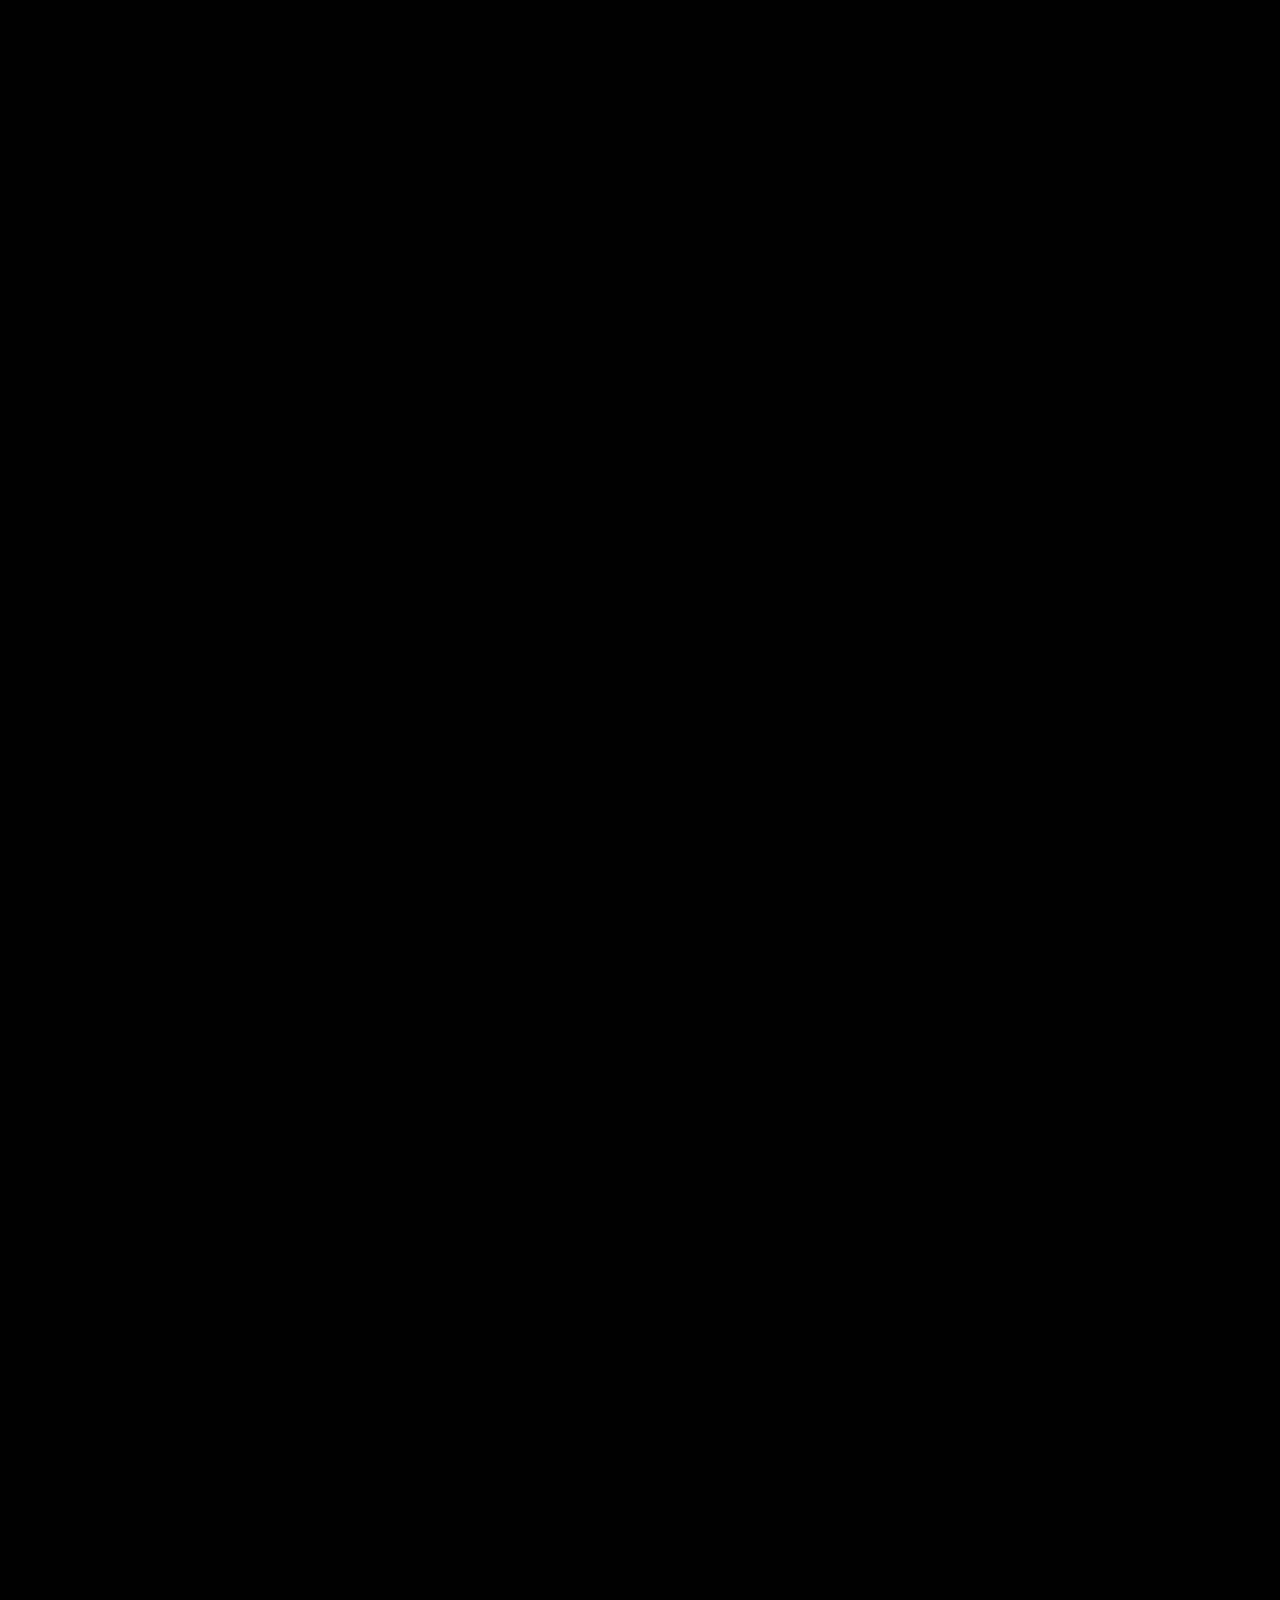
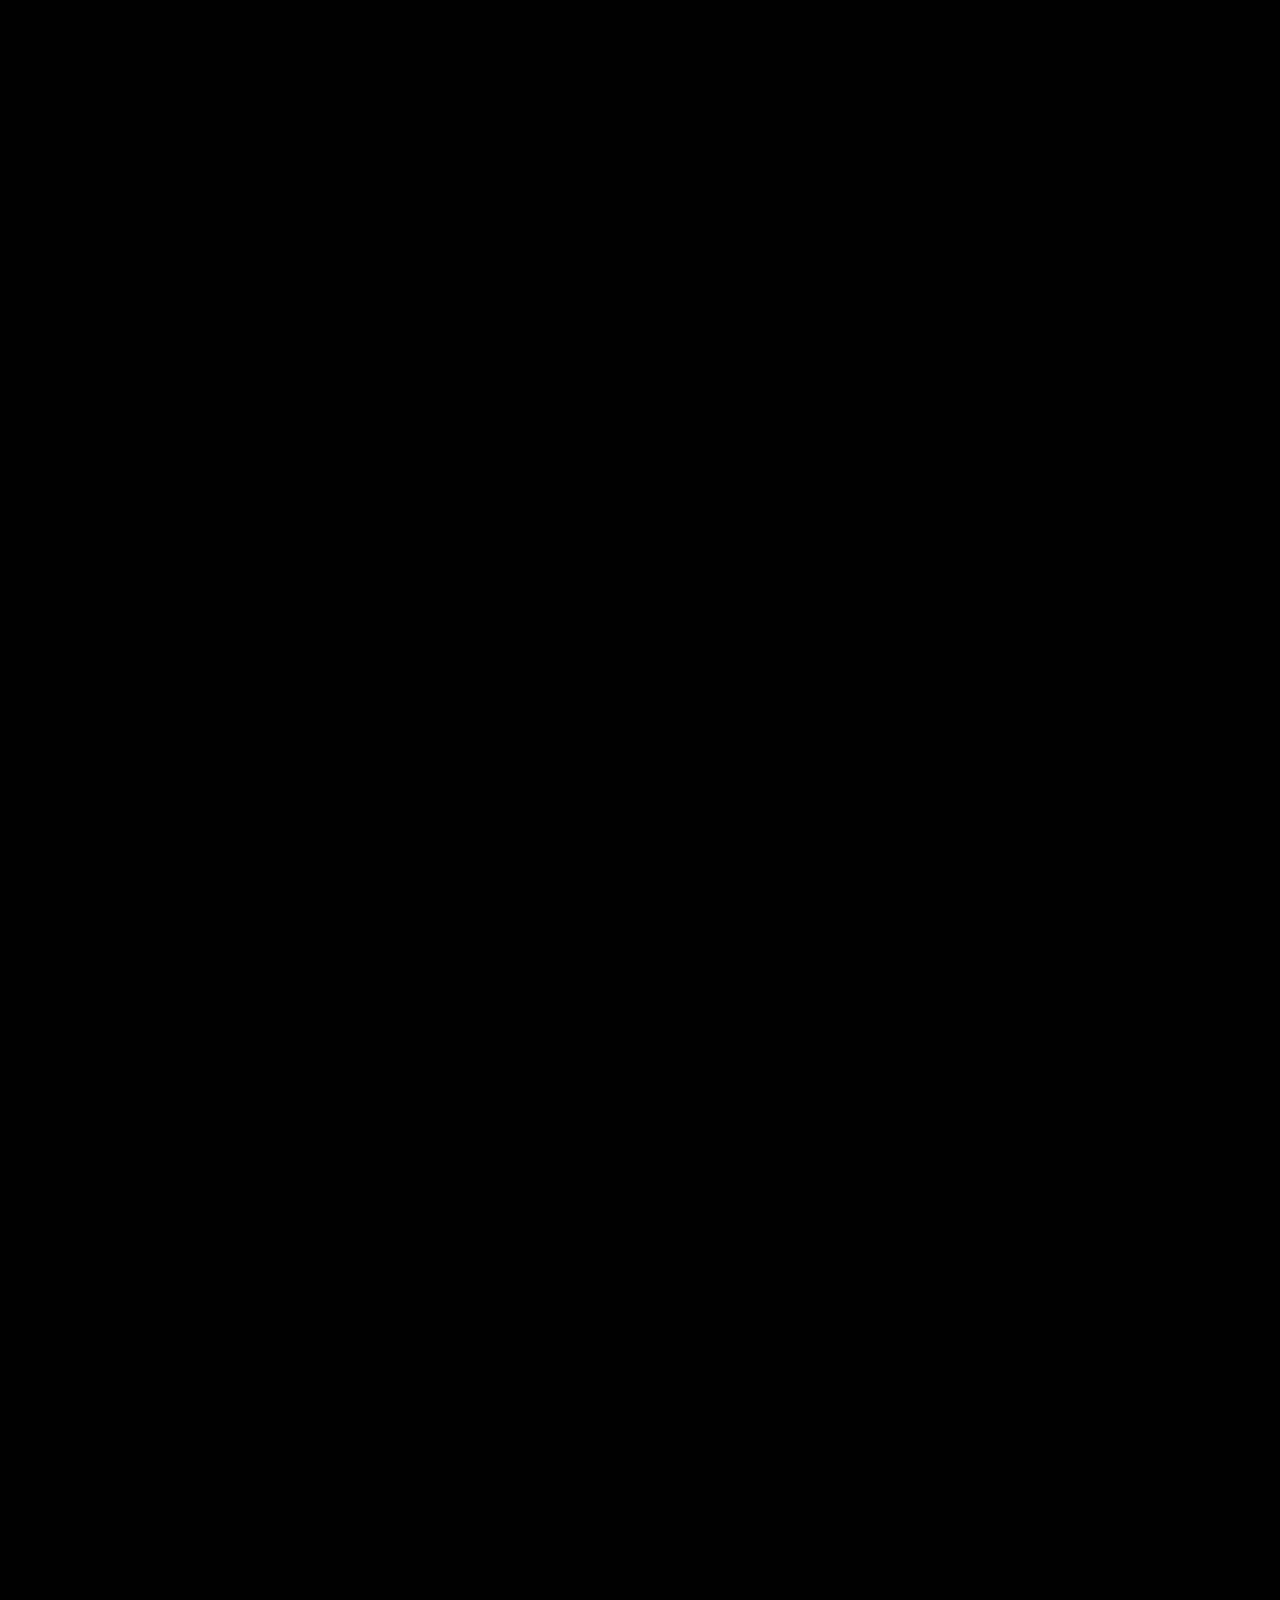
==== commit 785e407f: "Polish Meridian UI and document agent toolkit in Cursor rules. Film grain, nav active states, cursor" ====
--- a/meridian/index.html
+++ b/meridian/index.html
@@ -3,6 +3,8 @@
 <head>
     <meta charset="UTF-8">
     <meta name="viewport" content="width=device-width, initial-scale=1.0">
+    <meta name="description" content="Cinder Meridian Atelier — a cinematic scroll experience around bronze form, liquid metal light, and editorial type.">
+    <meta name="theme-color" content="#000000">
     <title>Cinder Meridian — Atelier</title>
     <style>
         @import url('https://fonts.googleapis.com/css2?family=Italiana&family=Outfit:wght@300;400;600&family=Playfair+Display:ital,wght@1,500&display=swap');
@@ -22,6 +24,8 @@
             color: #ffffff;
             overflow-x: hidden;
             cursor: none;
+            text-rendering: optimizeLegibility;
+            -webkit-font-smoothing: antialiased;
         }
         * { cursor: none !important; }
         ::-webkit-scrollbar { display: none; width: 0; }
@@ -50,8 +54,30 @@
             transform: translate(-50%, -50%);
             pointer-events: none;
             z-index: 9998;
-            transition: width 0.3s, height 0.3s, background 0.3s;
-        }
+            transition: width 0.25s cubic-bezier(0.25, 1, 0.5, 1),
+                        height 0.25s cubic-bezier(0.25, 1, 0.5, 1),
+                        border-color 0.25s ease, background 0.25s ease;
+        }
+        .cursor-outer.is-hover {
+            width: 54px; height: 54px;
+            border-color: rgba(255, 246, 237, 0.95);
+            background: rgba(255, 255, 255, 0.04);
+        }
+        .film-grain {
+            position: fixed; inset: 0; z-index: 6;
+            pointer-events: none; opacity: 0.045;
+            mix-blend-mode: soft-light;
+            background-image: url("data:image/svg+xml,%3Csvg viewBox='0 0 256 256' xmlns='http://www.w3.org/2000/svg'%3E%3Cfilter id='n'%3E%3CfeTurbulence type='fractalNoise' baseFrequency='0.85' numOctaves='4' stitchTiles='stitch'/%3E%3C/filter%3E%3Crect width='100%25' height='100%25' filter='url(%23n)' opacity='1'/%3E%3C/svg%3E");
+        }
+        .scroll-hint {
+            position: fixed; bottom: 28px; left: 50%;
+            transform: translateX(-50%);
+            z-index: 12; pointer-events: none;
+            font-size: 9px; letter-spacing: 0.35em;
+            text-transform: uppercase; color: rgba(255, 255, 255, 0.35);
+            transition: opacity 0.6s ease;
+        }
+        .scroll-hint.is-hidden { opacity: 0; }
 
         .cinematic-container {
             position: fixed;
@@ -72,14 +98,22 @@
             pointer-events: auto;
             padding: 20px 0;
         }
-        .brand { font-size: 14px; font-weight: 600; letter-spacing: 5px; text-transform: uppercase; }
+        .brand {
+            font-size: 14px; font-weight: 600; letter-spacing: 5px;
+            text-transform: uppercase; color: #fff6ed;
+        }
         .header-nav { display: flex; align-items: center; gap: 24px; }
         .nav-link {
             color: #ffffff; text-decoration: none;
             font-size: 10px; text-transform: uppercase; letter-spacing: 2px;
-            font-weight: 500; transition: color 0.3s;
-        }
-        .nav-link:hover { color: #ffffff; }
+            font-weight: 500; opacity: 0.5;
+            transition: opacity 0.25s ease, color 0.25s ease;
+        }
+        .nav-link:hover, .nav-link.is-active { opacity: 1; color: #fff6ed; }
+        .nav-link:focus-visible {
+            outline: 1px solid rgba(255, 246, 237, 0.6);
+            outline-offset: 4px;
+        }
         .nav-dot { width: 3px; height: 3px; background: rgba(255, 255, 255, 0.2); border-radius: 50%; }
         .contact-btn {
             display: inline-flex; align-items: center; gap: 8px;
@@ -94,7 +128,11 @@
             display: inline-block; width: 6px; height: 6px;
             border: 1px solid #000000; border-radius: 50%; background: transparent;
         }
-        .contact-btn:hover { transform: scale(1.05); background: #f0f0f0; }
+        .contact-btn:hover { transform: scale(1.05); background: #f5f0ea; }
+        .contact-btn:focus-visible {
+            outline: 1px solid #fff6ed;
+            outline-offset: 3px;
+        }
 
         .slide { position: absolute; bottom: 12%; pointer-events: none; }
         #slide-1 { left: 0; width: 100%; }
@@ -148,12 +186,13 @@
         #slide-4 { left: calc(25% + 40px); max-width: 600px; }
         .slide-title {
             font-family: 'Italiana', serif;
-            font-size: 116px;
+            font-size: clamp(56px, 8vw, 116px);
             line-height: 1.0;
             font-weight: 400;
             letter-spacing: 2px;
             margin-bottom: 20px;
             color: #fff6ed;
+            text-shadow: 0 0 100px rgba(255, 180, 120, 0.12);
         }
         .slide-desc {
             font-size: 16px; line-height: 1.7; font-weight: 300;
@@ -208,6 +247,14 @@
             background: rgba(255, 255, 255, 0.35);
             box-shadow: 0 0 4px rgba(255, 255, 255, 0.15);
         }
+        @media (prefers-reduced-motion: reduce) {
+            .slide-title .char, .slide-desc, #slide-2-img, #slide-2-img img,
+            .cursor-outer, .contact-btn, .nav-link, .scroll-hint {
+                transition: none !important;
+            }
+            .slide-title .char { opacity: 1; transform: none; filter: none; }
+            .slide.active .slide-desc { opacity: 1; transform: none; }
+        }
     </style>
     <script type="importmap">
     {
@@ -221,11 +268,13 @@
 <body>
     <div class="cursor-inner"></div>
     <div class="cursor-outer"></div>
+    <div class="film-grain" aria-hidden="true"></div>
+    <p class="scroll-hint" id="scroll-hint">Scroll</p>
 
     <div class="cinematic-container">
         <div class="main-header">
             <div class="brand">Meridian</div>
-            <nav class="header-nav">
+            <nav class="header-nav" aria-label="Primary">
                 <a href="#slide-1" class="nav-link">Alloy</a>
                 <span class="nav-dot"></span>
                 <a href="#slide-2" class="nav-link">Relief</a>
@@ -574,11 +623,31 @@
             });
         }
 
+        function updateNavActive(scroll) {
+            const navLinks = document.querySelectorAll('.nav-link');
+            const ranges = [[-0.10, 0.12], [0.28, 0.40], [0.56, 0.68], [0.84, 1.05]];
+            navLinks.forEach((link, i) => {
+                const [start, end] = ranges[i];
+                link.classList.toggle('is-active', scroll >= start && scroll <= end);
+            });
+        }
+
+        function setupCursorHover() {
+            const cursorOuter = document.querySelector('.cursor-outer');
+            document.querySelectorAll('.nav-link, .contact-btn').forEach((el) => {
+                el.addEventListener('mouseenter', () => cursorOuter?.classList.add('is-hover'));
+                el.addEventListener('mouseleave', () => cursorOuter?.classList.remove('is-hover'));
+            });
+        }
+
         function updateSlides(scroll) {
             const slide1 = document.getElementById('slide-1');
             const slide2 = document.getElementById('slide-2');
             const slide3 = document.getElementById('slide-3');
             const slide4 = document.getElementById('slide-4');
+            const scrollHint = document.getElementById('scroll-hint');
+            if (scrollHint) scrollHint.classList.toggle('is-hidden', scroll > 0.04);
+            updateNavActive(scroll);
             for (let i = 1; i <= 4; i++) {
                 const fill = document.getElementById(`dash-fill-${i}`);
                 if (fill) {
@@ -750,6 +819,7 @@
             loadModel();
             onWindowResize();
             setupNavigation();
+            setupCursorHover();
             animate();
         });
     </script>
